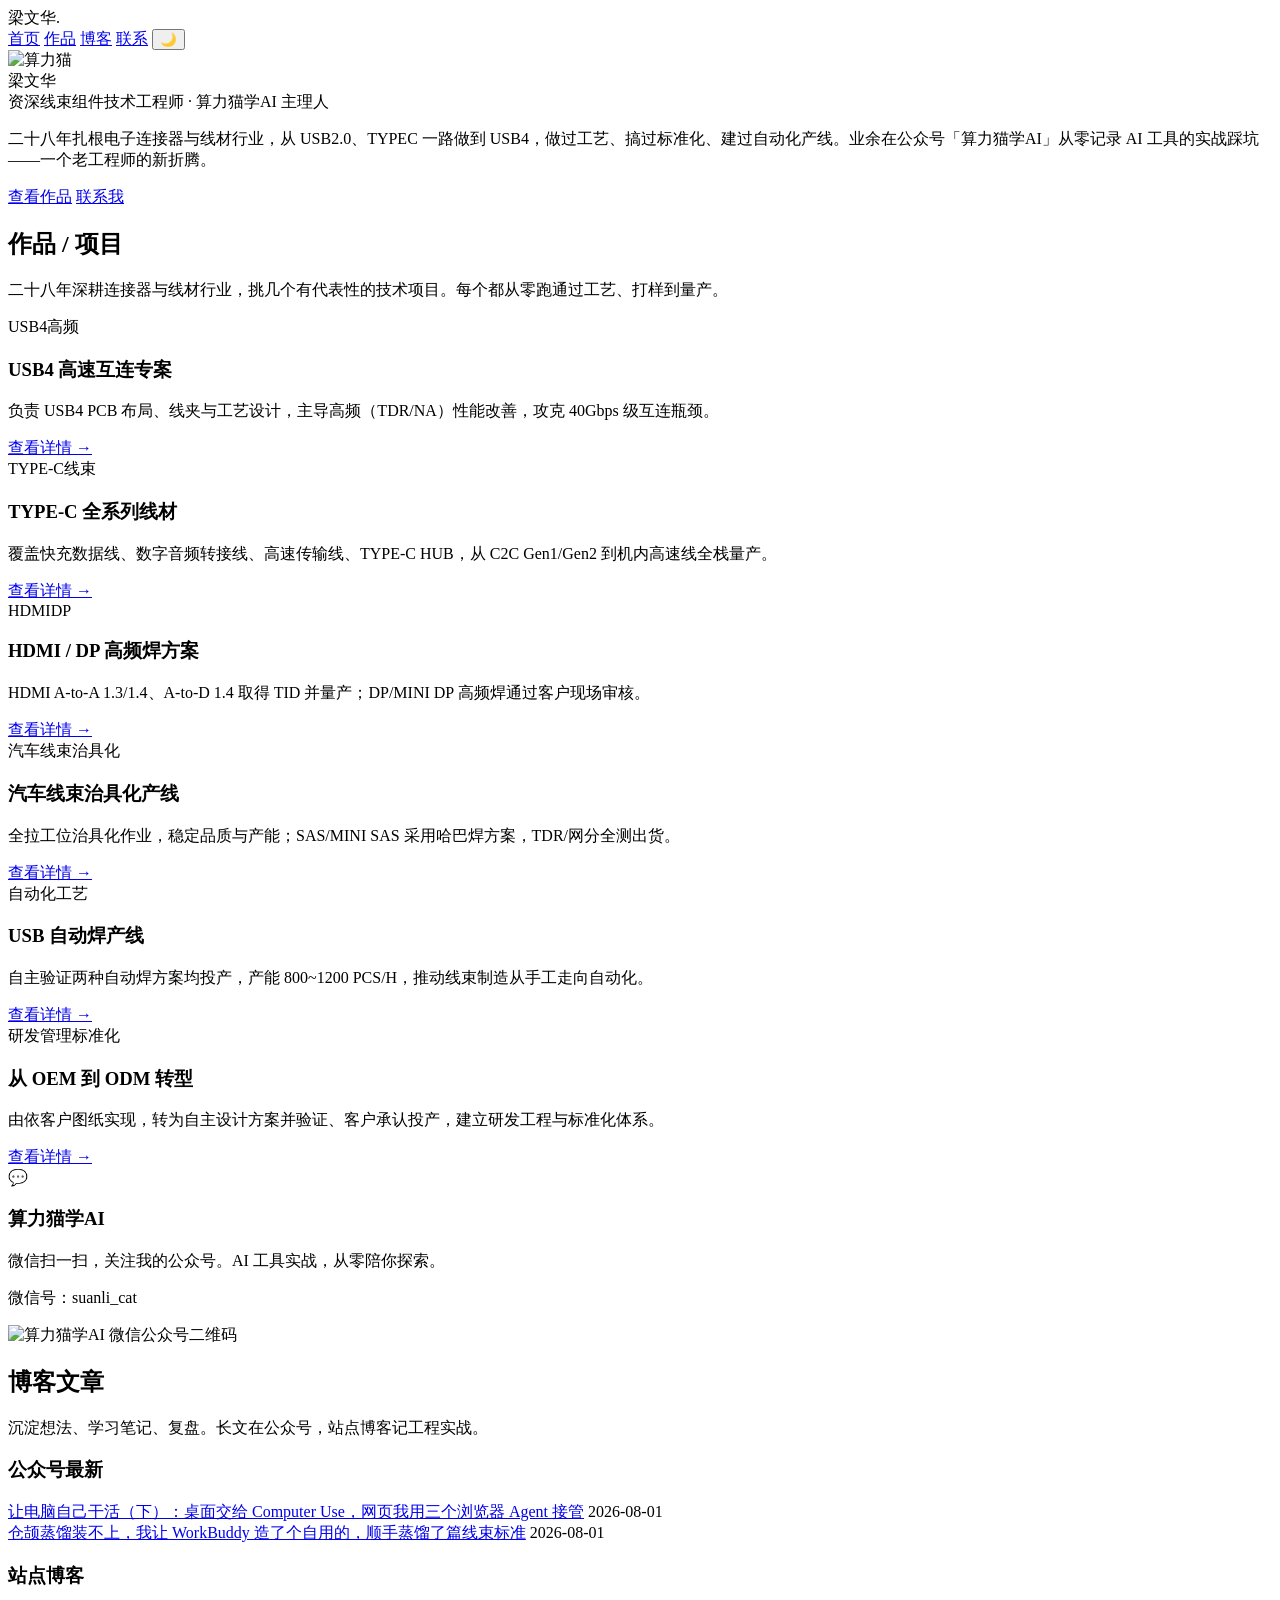
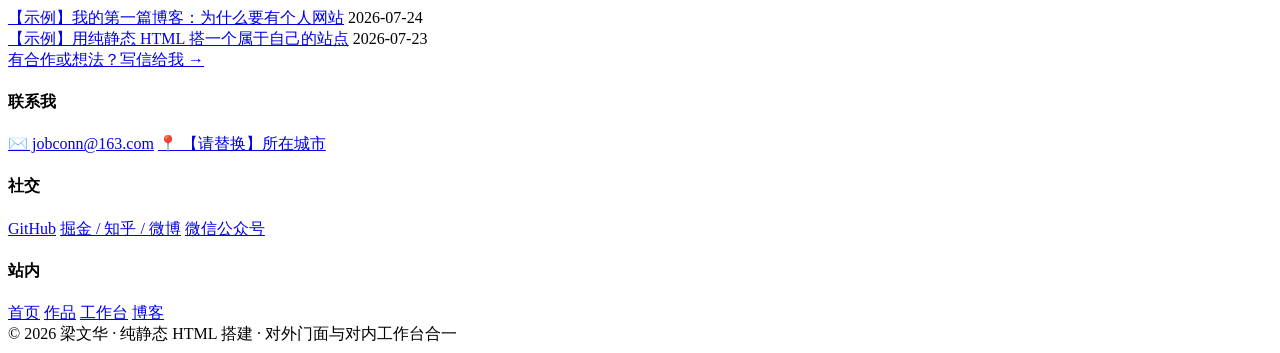
==== index.html @ 17dbbb59 "deploy: index.html" ====
<!DOCTYPE html>
<html lang="zh-CN" data-theme="light">
<head>
  <meta charset="UTF-8" />
  <meta name="viewport" content="width=device-width, initial-scale=1.0" />
  <title>梁文华 · 硬件工程师 / 算力猫学AI</title>
  <meta name="description" content="梁文华，资深线束组件技术工程师，业余运营公众号「算力猫学AI」，记录 AI 工具实战。对外门面与对内工作台，合一于此。" />
  <link rel="stylesheet" href="assets/css/style.css" />
</head>
<body>

  <!-- ===== 顶部导航 ===== -->
  <header class="nav">
    <div class="container nav-inner">
      <div class="brand">梁文华<span>.</span></div>
      <nav class="nav-links">
        <a href="#top">首页</a>
        <a href="#projects">作品</a>
        <a href="#blog">博客</a>
        <a href="#contact">联系</a>
        <button class="theme-toggle" id="themeToggle" aria-label="切换主题">🌙</button>
      </nav>
    </div>
  </header>

  <!-- ===== Hero ===== -->
  <section class="hero" id="top">
    <div class="container hero-grid">
      <img class="avatar" src="assets/img/avatar.png" alt="算力猫" />
      <div class="hero-text">
        <div class="hero-name">梁文华</div>
        <div class="hero-tag">资深线束组件技术工程师 · 算力猫学AI 主理人</div>
        <p class="hero-desc">
          二十八年扎根电子连接器与线材行业，从 USB2.0、TYPEC 一路做到 USB4，做过工艺、搞过标准化、建过自动化产线。业余在公众号「算力猫学AI」从零记录 AI 工具的实战踩坑——一个老工程师的新折腾。
        </p>
        <div class="hero-cta">
          <a class="btn btn-primary" href="#projects">查看作品</a>
          <a class="btn" href="#contact">联系我</a>
        </div>
      </div>
    </div>
  </section>

  <!-- ===== 作品 / 项目 ===== -->
  <section id="projects">
    <div class="container">
      <h2 class="section-title">作品 / 项目</h2>
      <p class="section-sub">二十八年深耕连接器与线材行业，挑几个有代表性的技术项目。每个都从零跑通过工艺、打样到量产。</p>
      <div class="grid grid-3">
        <div class="card">
          <span class="tag">USB4</span><span class="tag">高频</span>
          <h3>USB4 高速互连专案</h3>
          <p>负责 USB4 PCB 布局、线夹与工艺设计，主导高频（TDR/NA）性能改善，攻克 40Gbps 级互连瓶颈。</p>
          <div class="meta"><a href="#">查看详情 →</a></div>
        </div>
        <div class="card">
          <span class="tag">TYPE-C</span><span class="tag">线束</span>
          <h3>TYPE-C 全系列线材</h3>
          <p>覆盖快充数据线、数字音频转接线、高速传输线、TYPE-C HUB，从 C2C Gen1/Gen2 到机内高速线全栈量产。</p>
          <div class="meta"><a href="#">查看详情 →</a></div>
        </div>
        <div class="card">
          <span class="tag">HDMI</span><span class="tag">DP</span>
          <h3>HDMI / DP 高频焊方案</h3>
          <p>HDMI A-to-A 1.3/1.4、A-to-D 1.4 取得 TID 并量产；DP/MINI DP 高频焊通过客户现场审核。</p>
          <div class="meta"><a href="#">查看详情 →</a></div>
        </div>
        <div class="card">
          <span class="tag">汽车线束</span><span class="tag">治具化</span>
          <h3>汽车线束治具化产线</h3>
          <p>全拉工位治具化作业，稳定品质与产能；SAS/MINI SAS 采用哈巴焊方案，TDR/网分全测出货。</p>
          <div class="meta"><a href="#">查看详情 →</a></div>
        </div>
        <div class="card">
          <span class="tag">自动化</span><span class="tag">工艺</span>
          <h3>USB 自动焊产线</h3>
          <p>自主验证两种自动焊方案均投产，产能 800~1200 PCS/H，推动线束制造从手工走向自动化。</p>
          <div class="meta"><a href="#">查看详情 →</a></div>
        </div>
        <div class="card">
          <span class="tag">研发管理</span><span class="tag">标准化</span>
          <h3>从 OEM 到 ODM 转型</h3>
          <p>由依客户图纸实现，转为自主设计方案并验证、客户承认投产，建立研发工程与标准化体系。</p>
          <div class="meta"><a href="#">查看详情 →</a></div>
        </div>
      </div>
    </div>
  </section>

  <!-- ===== 公众号 ===== -->
  <section id="wechat">
    <div class="container">
      <div class="wechat-card">
        <div class="wc-text">
          <div class="wc-icon">💬</div>
          <h3>算力猫学AI</h3>
          <p>微信扫一扫，关注我的公众号。AI 工具实战，从零陪你探索。</p>
          <p class="wc-id">微信号：suanli_cat</p>
        </div>
        <img class="wc-qr" src="assets/img/wechat-qr.png" alt="算力猫学AI 微信公众号二维码" />
      </div>
    </div>
  </section>

  <!-- ===== 博客文章 ===== -->
  <section id="blog">
    <div class="container">
      <h2 class="section-title">博客文章</h2>
      <p class="section-sub">沉淀想法、学习笔记、复盘。长文在公众号，站点博客记工程实战。</p>
      <div class="grid grid-2">
        <div class="card">
          <h3>公众号最新</h3>
          <div class="post">
            <a class="post-title" href="https://mp.weixin.qq.com/s/bawZDjNMXqaXvCN2IGCQVQ" target="_blank" rel="noopener">让电脑自己干活（下）：桌面交给 Computer Use，网页我用三个浏览器 Agent 接管</a>
            <span class="post-date">2026-08-01</span>
          </div>
          <div class="post">
            <a class="post-title" href="https://mp.weixin.qq.com/s/rM6ZleQ5XlQIop7RYvRRzg" target="_blank" rel="noopener">仓颉蒸馏装不上，我让 WorkBuddy 造了个自用的，顺手蒸馏了篇线束标准</a>
            <span class="post-date">2026-08-01</span>
          </div>
        </div>
        <div class="card">
          <h3>站点博客</h3>
          <div class="post">
            <a class="post-title" href="blog/article-1.html">【示例】我的第一篇博客：为什么要有个人网站</a>
            <span class="post-date">2026-07-24</span>
          </div>
          <div class="post">
            <a class="post-title" href="blog/article-2.html">【示例】用纯静态 HTML 搭一个属于自己的站点</a>
            <span class="post-date">2026-07-23</span>
          </div>
          <div class="meta"><a href="mailto:jobconn@163.com">有合作或想法？写信给我 →</a></div>
        </div>
      </div>
    </div>
  </section>

  <!-- ===== 页脚 / 联系方式 ===== -->
  <footer class="footer" id="contact">
    <div class="container footer-grid">
      <div>
        <h4>联系我</h4>
        <div class="links">
          <a href="mailto:jobconn@163.com">✉️ jobconn@163.com</a>
          <a href="#">📍 【请替换】所在城市</a>
        </div>
      </div>
      <div>
        <h4>社交</h4>
        <div class="links">
          <!-- 【请替换】各平台链接 -->
          <a href="#" target="_blank" rel="noopener">GitHub</a>
          <a href="#" target="_blank" rel="noopener">掘金 / 知乎 / 微博</a>
          <a href="#" target="_blank" rel="noopener">微信公众号</a>
        </div>
      </div>
      <div>
        <h4>站内</h4>
        <div class="links">
          <a href="index.html#top">首页</a>
          <a href="index.html#projects">作品</a>
          <a href="workbench.html">工作台</a>
          <a href="index.html#blog">博客</a>
        </div>
      </div>
    </div>
    <div class="container footer-bottom">
      © <span id="year">2026</span> 梁文华 · 纯静态 HTML 搭建 · 对外门面与对内工作台合一
    </div>
  </footer>

  <script src="assets/js/main.js"></script>
</body>
</html>
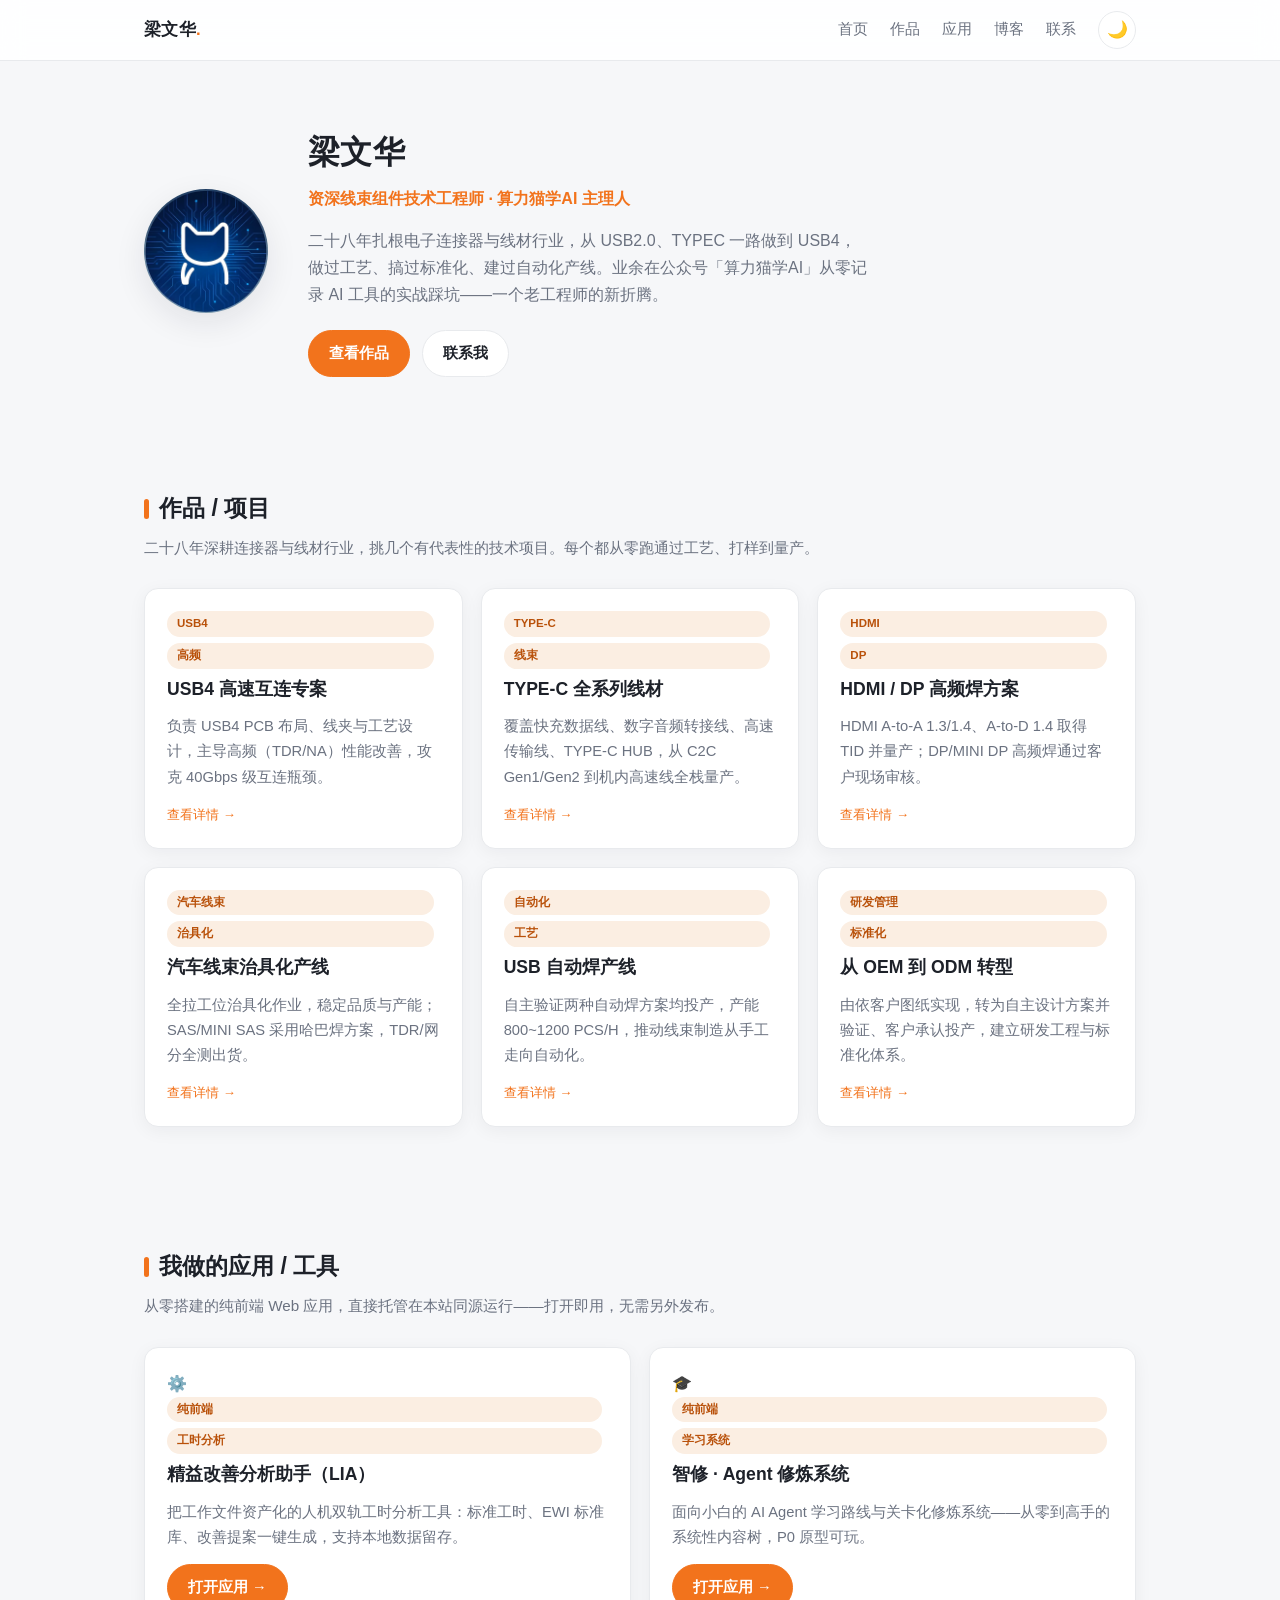
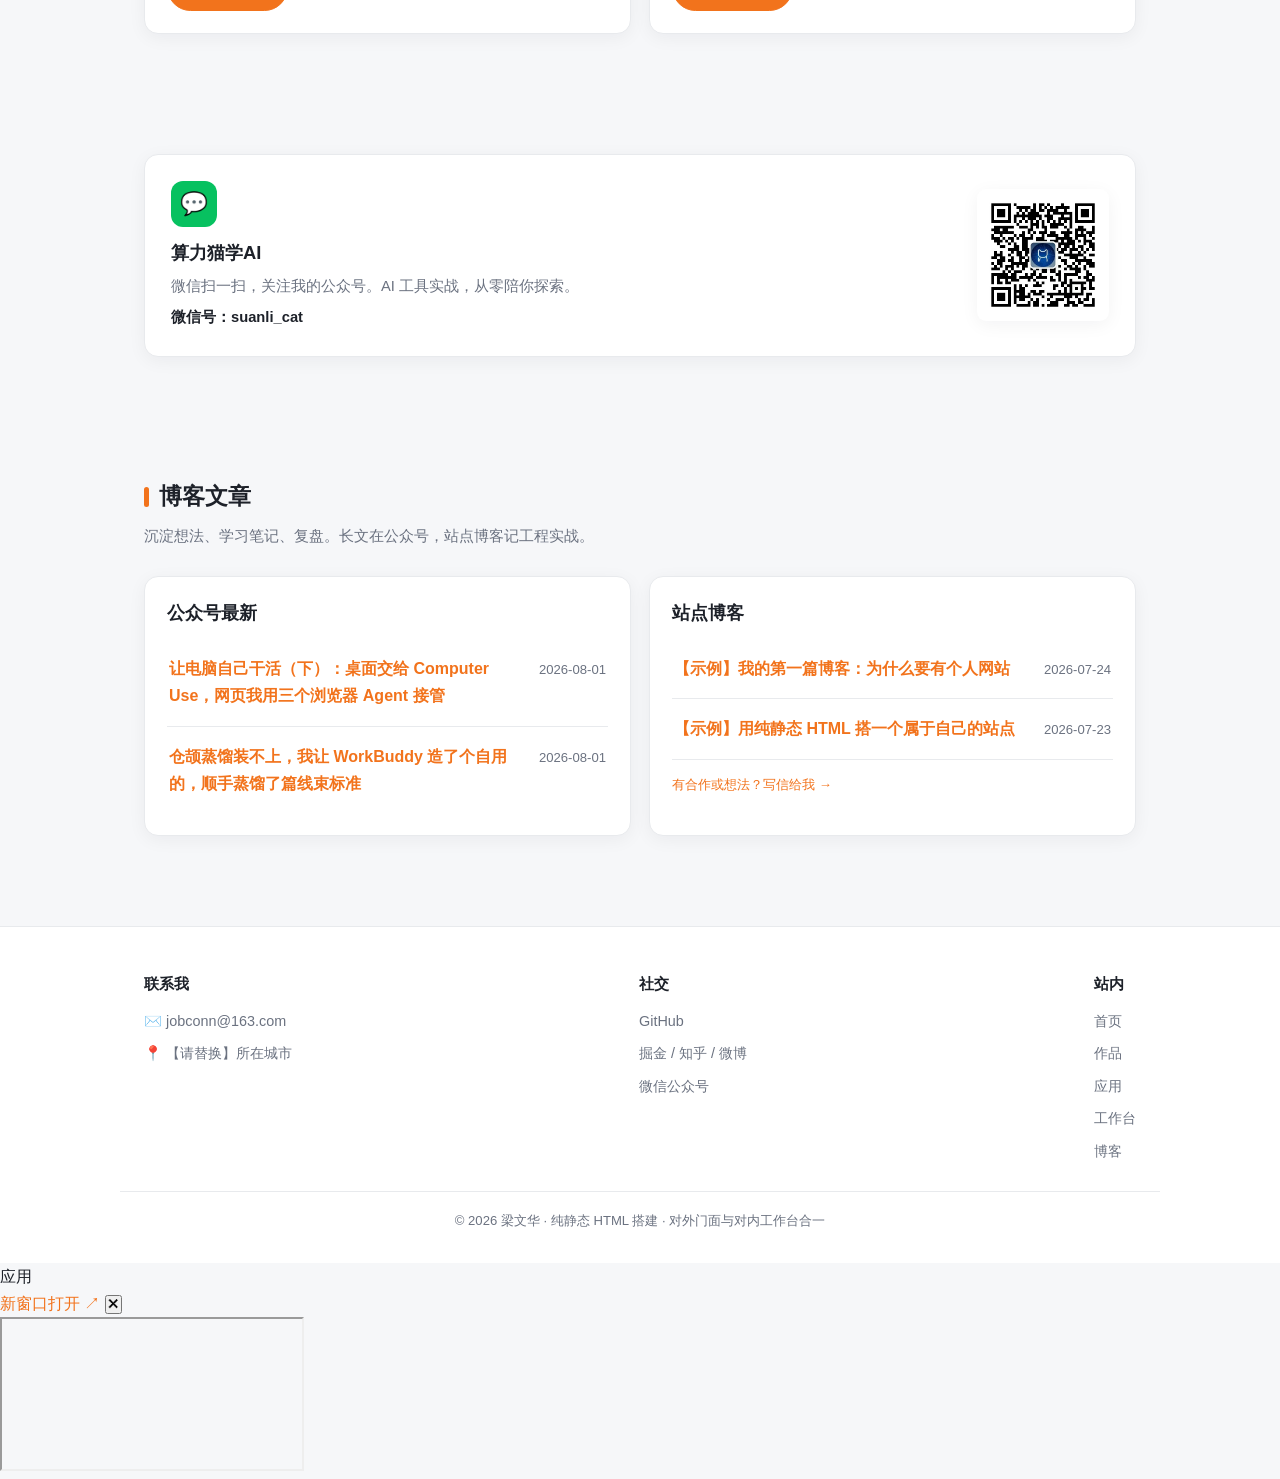
==== commit 2991d7c6: "deploy: index.html" ====
--- a/index.html
+++ b/index.html
@@ -16,6 +16,7 @@
       <nav class="nav-links">
         <a href="#top">首页</a>
         <a href="#projects">作品</a>
+        <a href="#apps">应用</a>
         <a href="#blog">博客</a>
         <a href="#contact">联系</a>
         <button class="theme-toggle" id="themeToggle" aria-label="切换主题">🌙</button>
@@ -87,6 +88,30 @@
     </div>
   </section>
 
+  <!-- ===== 我做的应用 / 工具 ===== -->
+  <section id="apps">
+    <div class="container">
+      <h2 class="section-title">我做的应用 / 工具</h2>
+      <p class="section-sub">从零搭建的纯前端 Web 应用，直接托管在本站同源运行——打开即用，无需另外发布。</p>
+      <div class="grid grid-2">
+        <div class="card app-card">
+          <div class="app-cover">⚙️</div>
+          <span class="tag">纯前端</span><span class="tag">工时分析</span>
+          <h3>精益改善分析助手（LIA）</h3>
+          <p>把工作文件资产化的人机双轨工时分析工具：标准工时、EWI 标准库、改善提案一键生成，支持本地数据留存。</p>
+          <div class="meta"><a class="btn btn-primary" href="apps/lia/index.html" target="_blank" rel="noopener">打开应用 →</a></div>
+        </div>
+        <div class="card app-card">
+          <div class="app-cover">🎓</div>
+          <span class="tag">纯前端</span><span class="tag">学习系统</span>
+          <h3>智修 · Agent 修炼系统</h3>
+          <p>面向小白的 AI Agent 学习路线与关卡化修炼系统——从零到高手的系统性内容树，P0 原型可玩。</p>
+          <div class="meta"><a class="btn btn-primary" href="apps/zhixiu/index.html" target="_blank" rel="noopener">打开应用 →</a></div>
+        </div>
+      </div>
+    </div>
+  </section>
+
   <!-- ===== 公众号 ===== -->
   <section id="wechat">
     <div class="container">
@@ -159,6 +184,7 @@
         <div class="links">
           <a href="index.html#top">首页</a>
           <a href="index.html#projects">作品</a>
+          <a href="index.html#apps">应用</a>
           <a href="workbench.html">工作台</a>
           <a href="index.html#blog">博客</a>
         </div>
@@ -168,6 +194,18 @@
       © <span id="year">2026</span> 梁文华 · 纯静态 HTML 搭建 · 对外门面与对内工作台合一
     </div>
   </footer>
+
+  <!-- ===== 应用内嵌弹层（站内 iframe 运行，不跳走） ===== -->
+  <div class="app-modal" id="appModal" aria-hidden="true">
+    <div class="app-modal-bar">
+      <span class="app-modal-title" id="appModalTitle">应用</span>
+      <div>
+        <a class="app-modal-open" id="appModalOpen" href="#" target="_blank" rel="noopener">新窗口打开 ↗</a>
+        <button class="app-modal-close" id="appModalClose" aria-label="关闭">✕</button>
+      </div>
+    </div>
+    <iframe class="app-modal-frame" id="appModalFrame" title="应用"></iframe>
+  </div>
 
   <script src="assets/js/main.js"></script>
 </body>
--- a/assets/css/style.css
+++ b/assets/css/style.css
@@ -0,0 +1,221 @@
+/* =========================================================
+   个人网站 · 全局样式（规整合一版）
+   双主题：浅色(默认) / 深色
+   单一强调色：暖橙 #F2731C（深色 #F5A623）
+   零依赖、可离线运行
+   ========================================================= */
+
+:root {
+  --bg: #f6f7f9;
+  --surface: #ffffff;
+  --surface-2: #f1f3f6;
+  --text: #1d2129;
+  --muted: #6b7280;
+  --accent: #F2731C;
+  --accent-soft: #fbeee2;
+  --accent-ink: #b9510a;
+  --border: #e8eaed;
+  --shadow: 0 4px 18px rgba(17, 24, 39, 0.05);
+  --shadow-lg: 0 10px 32px rgba(17, 24, 39, 0.09);
+  --radius: 14px;
+  --radius-sm: 9px;
+  --maxw: 1040px;
+  --font: -apple-system, BlinkMacSystemFont, "PingFang SC", "Microsoft YaHei",
+    "Segoe UI", Roboto, Helvetica, Arial, sans-serif;
+}
+
+[data-theme="dark"] {
+  --bg: #0e1014;
+  --surface: #181b21;
+  --surface-2: #20242c;
+  --text: #e9ebf0;
+  --muted: #9aa3b2;
+  --accent: #F5A623;
+  --accent-soft: #2c2113;
+  --accent-ink: #f5c06a;
+  --border: #2a2f3a;
+  --shadow: 0 4px 18px rgba(0, 0, 0, 0.35);
+  --shadow-lg: 0 10px 32px rgba(0, 0, 0, 0.45);
+}
+
+* { box-sizing: border-box; margin: 0; padding: 0; }
+
+html { scroll-behavior: smooth; }
+
+body {
+  font-family: var(--font);
+  background: var(--bg);
+  color: var(--text);
+  line-height: 1.7;
+  -webkit-font-smoothing: antialiased;
+  transition: background .3s ease, color .3s ease;
+}
+
+a { color: var(--accent); text-decoration: none; }
+a:hover { text-decoration: underline; }
+
+.container { max-width: var(--maxw); margin: 0 auto; padding: 0 24px; }
+
+/* ---------- 顶部导航 ---------- */
+.nav {
+  position: sticky; top: 0; z-index: 50;
+  background: color-mix(in srgb, var(--surface) 88%, transparent);
+  backdrop-filter: saturate(180%) blur(12px);
+  border-bottom: 1px solid var(--border);
+}
+.nav-inner {
+  display: flex; align-items: center; justify-content: space-between;
+  height: 60px;
+}
+.brand { font-weight: 700; font-size: 1.05rem; letter-spacing: .3px; }
+.brand span { color: var(--accent); }
+.nav-links { display: flex; gap: 22px; align-items: center; }
+.nav-links a { color: var(--muted); font-size: .92rem; }
+.nav-links a:hover { color: var(--text); text-decoration: none; }
+.theme-toggle {
+  border: 1px solid var(--border); background: var(--surface);
+  color: var(--text); width: 38px; height: 38px; border-radius: 50%;
+  cursor: pointer; font-size: 1.05rem; line-height: 1;
+  display: grid; place-items: center; transition: .2s;
+}
+.theme-toggle:hover { border-color: var(--accent); }
+
+/* ---------- 区块通用 ---------- */
+section { padding: 60px 0; }
+#top { padding-top: 64px; }
+.section-title {
+  font-size: 1.45rem; font-weight: 700; margin-bottom: 6px;
+  display: flex; align-items: center; gap: 10px;
+}
+.section-title::before {
+  content: ""; width: 5px; height: 20px; border-radius: 3px;
+  background: var(--accent); display: inline-block;
+}
+.section-sub { color: var(--muted); margin-bottom: 28px; font-size: .95rem; }
+
+/* ---------- Hero ---------- */
+.hero { padding: 72px 0 52px; }
+.hero-grid { display: flex; gap: 40px; align-items: center; flex-wrap: wrap; }
+.avatar {
+  width: 124px; height: 124px; border-radius: 50%;
+  object-fit: cover; flex-shrink: 0;
+  box-shadow: var(--shadow-lg);
+}
+.hero-text { flex: 1; min-width: 260px; }
+.hero-name { font-size: 2rem; font-weight: 800; letter-spacing: .3px; }
+.hero-tag { color: var(--accent); font-weight: 600; margin: 6px 0 14px; font-size: 1rem; }
+.hero-desc { color: var(--muted); max-width: 560px; }
+.hero-cta { margin-top: 22px; display: flex; gap: 12px; flex-wrap: wrap; }
+.btn {
+  display: inline-flex; align-items: center; gap: 6px;
+  padding: 10px 20px; border-radius: 999px; font-weight: 600;
+  font-size: .92rem; cursor: pointer; border: 1px solid var(--border);
+  background: var(--surface); color: var(--text); transition: .2s;
+}
+.btn:hover { text-decoration: none; transform: translateY(-1px); box-shadow: var(--shadow); }
+.btn-primary { background: var(--accent); color: #fff; border-color: var(--accent); }
+.btn-primary:hover { filter: brightness(1.05); }
+
+/* ---------- 卡片网格（作品/工作台/博客） ---------- */
+.grid { display: grid; gap: 18px; }
+.grid-2 { grid-template-columns: repeat(2, 1fr); }
+.grid-3 { grid-template-columns: repeat(3, 1fr); }
+
+.card {
+  background: var(--surface); border: 1px solid var(--border);
+  border-radius: var(--radius); padding: 22px;
+  box-shadow: var(--shadow); transition: .22s;
+  display: flex; flex-direction: column; min-width: 0;
+}
+.card:hover { transform: translateY(-3px); box-shadow: var(--shadow-lg); }
+.card h3 { font-size: 1.1rem; margin-bottom: 10px; }
+.card p { color: var(--muted); font-size: .92rem; flex: 1; }
+.card .meta { margin-top: 14px; font-size: .82rem; color: var(--muted); }
+.card .links { display: flex; flex-direction: column; gap: 8px; margin-top: 4px; }
+.card .links a { color: var(--muted); font-size: .9rem; }
+.card .links a:hover { color: var(--accent); }
+
+.tag {
+  display: inline-block; font-size: .72rem; padding: 3px 10px;
+  border-radius: 999px; background: var(--accent-soft);
+  color: var(--accent-ink); font-weight: 600; margin: 0 6px 6px 0;
+}
+.badge-soon {
+  align-self: flex-start; font-size: .72rem; font-weight: 700; letter-spacing: .4px;
+  color: var(--accent-ink); background: var(--accent-soft);
+  padding: 3px 10px; border-radius: 999px;
+}
+
+/* ---------- 文章行（列表式） ---------- */
+.post {
+  display: flex; justify-content: space-between; gap: 16px;
+  padding: 16px 2px; border-bottom: 1px solid var(--border); align-items: baseline;
+}
+.post:last-child { border-bottom: none; }
+.post-title { font-weight: 600; font-size: 1rem; }
+.post-date { color: var(--muted); font-size: .82rem; white-space: nowrap; }
+
+/* ---------- 公众号（中性白底，绿仅作点缀） ---------- */
+.wechat-card {
+  background: var(--surface); border: 1px solid var(--border);
+  border-radius: var(--radius); padding: 26px;
+  display: flex; align-items: center; gap: 22px; flex-wrap: wrap;
+  box-shadow: var(--shadow);
+}
+.wc-text { flex: 1; min-width: 220px; }
+.wc-icon {
+  width: 46px; height: 46px; border-radius: 12px;
+  background: #07c160; color: #fff;
+  display: grid; place-items: center; font-size: 1.4rem; flex-shrink: 0;
+  margin-bottom: 10px;
+}
+.wc-text h3 { font-size: 1.15rem; }
+.wc-text p { color: var(--muted); font-size: .92rem; margin-top: 6px; }
+.wc-id { font-weight: 600; color: var(--text) !important; }
+.wc-qr {
+  width: 132px; height: auto; border-radius: var(--radius-sm);
+  background: #fff; padding: 6px; flex-shrink: 0;
+  box-shadow: var(--shadow);
+}
+
+/* ---------- 页脚 ---------- */
+.footer {
+  border-top: 1px solid var(--border); background: var(--surface);
+  padding: 44px 0 30px; margin-top: 30px;
+}
+.footer-grid { display: flex; justify-content: space-between; gap: 30px; flex-wrap: wrap; }
+.footer h4 { font-size: .95rem; margin-bottom: 12px; }
+.footer .links { display: flex; flex-direction: column; gap: 8px; }
+.footer .links a { color: var(--muted); font-size: .9rem; }
+.footer .links a:hover { color: var(--text); }
+.footer-bottom {
+  margin-top: 28px; padding-top: 18px; border-top: 1px solid var(--border);
+  color: var(--muted); font-size: .82rem; text-align: center;
+}
+
+/* ---------- 文章详情页 ---------- */
+.article { max-width: 760px; margin: 0 auto; padding: 48px 24px 80px; }
+.article h1 { font-size: 2rem; line-height: 1.3; margin-bottom: 10px; }
+.article .meta { color: var(--muted); font-size: .88rem; margin-bottom: 28px; }
+.article p { margin: 16px 0; color: var(--text); }
+.article h2 { margin: 34px 0 10px; font-size: 1.35rem; }
+.article pre {
+  background: var(--surface-2); border: 1px solid var(--border);
+  padding: 16px; border-radius: var(--radius-sm); overflow: auto;
+  font-size: .86rem; margin: 18px 0;
+}
+.back-link { display: inline-block; margin-bottom: 22px; color: var(--muted); font-size: .9rem; }
+
+/* ---------- 响应式 ---------- */
+@media (max-width: 900px) {
+  .grid-3 { grid-template-columns: repeat(2, 1fr); }
+}
+@media (max-width: 720px) {
+  section { padding: 46px 0; }
+  .grid-2, .grid-3 { grid-template-columns: 1fr; }
+  .hero-grid { flex-direction: column; text-align: center; gap: 24px; }
+  .hero-cta { justify-content: center; }
+  .hero-desc { margin: 0 auto; }
+  .nav-links { gap: 14px; }
+  .wechat-card { justify-content: center; text-align: center; }
+}
